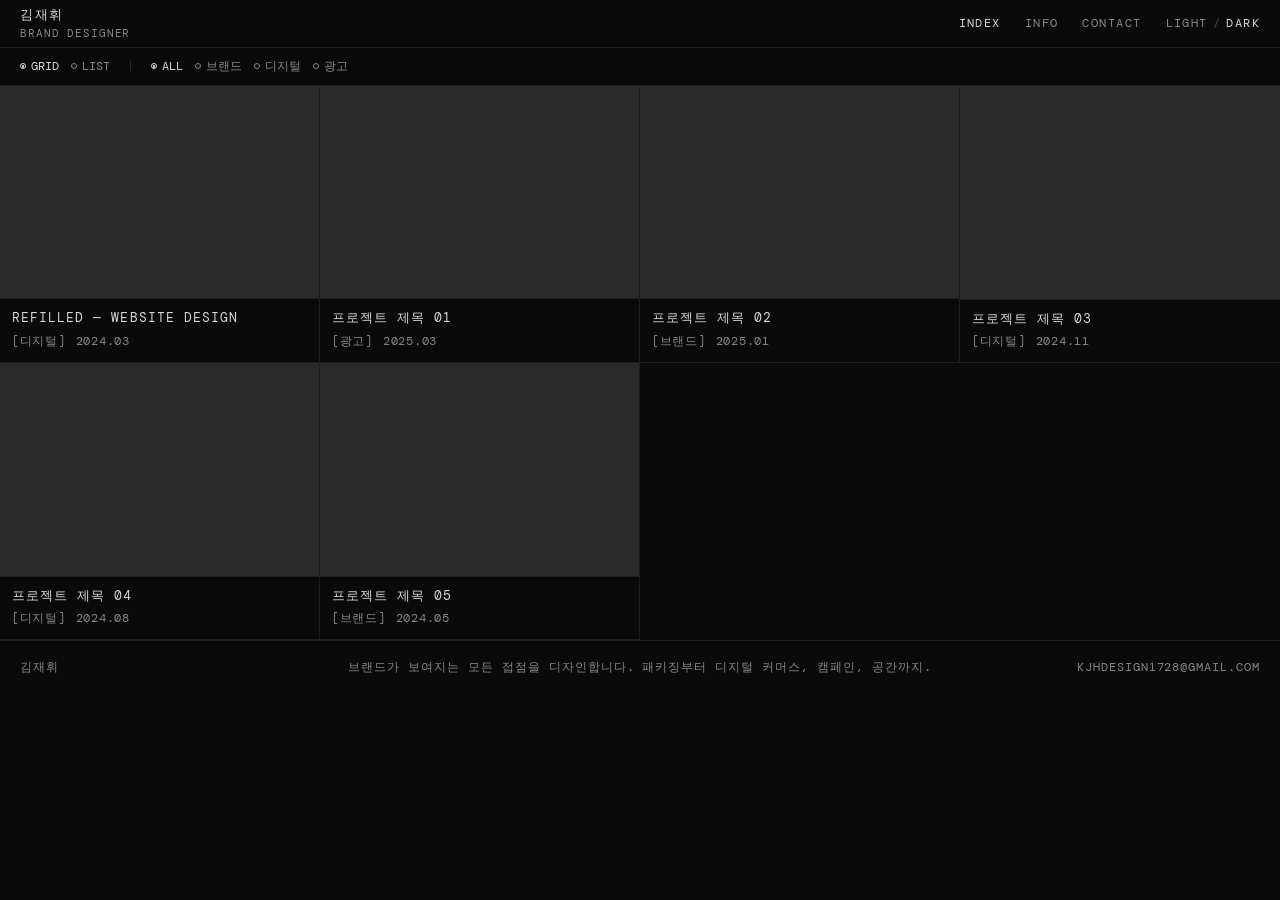
==== project.html @ 3c20533a "Initial portfolio commit" ====
<!DOCTYPE html>
<html lang="ko" data-theme="dark">
<head>
  <meta charset="UTF-8" />
  <meta name="viewport" content="width=device-width, initial-scale=1.0" />
  <title>프로젝트</title>
  <link rel="stylesheet" href="css/style.css" />
  <link rel="preconnect" href="https://fonts.googleapis.com" />
  <link href="https://fonts.googleapis.com/css2?family=DM+Mono:wght@400;500&family=Inter:wght@400;500&display=swap" rel="stylesheet" />
</head>
<body>

<!-- ── HEADER ── -->
<header>
  <div class="header-left">
    <span class="site-name" id="header-name">이름</span>
    <span class="site-title" id="header-title">브랜드 디자이너</span>
  </div>
  <nav class="header-nav">
    <a href="index.html">INDEX</a>
    <a href="about.html">INFO</a>
    <a href="mailto:" id="contact-link">CONTACT</a>
    <div class="theme-toggle">
      <span id="btn-light">LIGHT</span>
      <span class="sep">/</span>
      <span id="btn-dark" class="active">DARK</span>
    </div>
  </nav>
</header>

<!-- ── PROJECT CONTENT ── -->
<main>
  <div class="project-wrap" id="project-content">
    <!-- JS로 채워짐 -->
  </div>
</main>

<!-- ── FOOTER ── -->
<footer>
  <div class="footer-left" id="footer-name">이름</div>
  <div class="footer-mid" id="footer-bio"></div>
  <div class="footer-right" id="footer-contact"></div>
</footer>

<script src="data/data.js"></script>
<script src="js/project.js"></script>
</body>
</html>
---- css/style.css ----
/* ─────────────────────────────────────
   Reset & Base
───────────────────────────────────── */
*, *::before, *::after { box-sizing: border-box; margin: 0; padding: 0; }

:root {
  --bg: #0a0a0a;
  --bg-hover: #141414;
  --text: #d8d8d8;
  --text-dim: #888;
  --text-muted: #444;
  --border: #1e1e1e;
  --border-mid: #2a2a2a;
  --font: 'DM Mono', 'Courier New', monospace;
}

[data-theme="light"] {
  --bg: #f4f4f2;
  --bg-hover: #eaeae8;
  --text: #111;
  --text-dim: #777;
  --text-muted: #bbb;
  --border: #e0e0de;
  --border-mid: #d0d0ce;
}

html { font-size: 16px; }

body {
  background: var(--bg);
  color: var(--text);
  font-family: var(--font);
  line-height: 1.4;
  min-height: 100vh;
  transition: background 0.2s, color 0.2s;
  -webkit-font-smoothing: antialiased;
}

a { color: inherit; text-decoration: none; }
img { display: block; width: 100%; height: 100%; object-fit: cover; }
button { background: none; border: none; cursor: pointer; font: inherit; color: inherit; padding: 0; }

/* ─────────────────────────────────────
   Header
───────────────────────────────────── */
header {
  position: sticky;
  top: 0;
  z-index: 100;
  background: var(--bg);
  border-bottom: 1px solid var(--border);
  padding: 0 20px;
  display: flex;
  justify-content: space-between;
  align-items: center;
  height: 48px;
  transition: background 0.2s;
}

.header-left {
  display: flex;
  flex-direction: column;
  gap: 2px;
}

.site-name {
  font-size: 13px;
  letter-spacing: 0.12em;
  text-transform: uppercase;
  font-weight: 500;
  color: var(--text);
}

.site-title {
  font-size: 11px;
  color: var(--text-dim);
  letter-spacing: 0.08em;
  text-transform: uppercase;
}

.header-nav {
  display: flex;
  align-items: center;
  gap: 24px;
}

.header-nav a {
  font-size: 12px;
  letter-spacing: 0.12em;
  text-transform: uppercase;
  color: var(--text-dim);
  transition: color 0.1s;
}

.header-nav a:hover,
.header-nav a.active { color: var(--text); }

.theme-toggle {
  display: flex;
  align-items: center;
  gap: 5px;
  font-size: 12px;
  letter-spacing: 0.12em;
  text-transform: uppercase;
  color: var(--text-dim);
}

.theme-toggle span { cursor: pointer; transition: color 0.1s; }
.theme-toggle span:hover { color: var(--text); }
.theme-toggle span.active { color: var(--text); }
.theme-toggle .sep { color: var(--text-muted); user-select: none; }

/* ─────────────────────────────────────
   Filter Bar
───────────────────────────────────── */
.filter-bar {
  border-bottom: 1px solid var(--border);
  padding: 10px 20px;
  display: flex;
  align-items: center;
  gap: 20px;
  font-size: 12px;
  letter-spacing: 0.1em;
  text-transform: uppercase;
  overflow-x: auto;
  scrollbar-width: none;
}

.filter-bar::-webkit-scrollbar { display: none; }

.filter-group {
  display: flex;
  align-items: center;
  gap: 12px;
  flex-shrink: 0;
}

.filter-btn {
  display: flex;
  align-items: center;
  gap: 5px;
  color: var(--text-dim);
  transition: color 0.1s;
  white-space: nowrap;
}

.filter-btn:hover { color: var(--text); }
.filter-btn.active { color: var(--text); }

.radio-dot {
  width: 6px;
  height: 6px;
  border-radius: 50%;
  border: 1px solid currentColor;
  flex-shrink: 0;
  display: flex;
  align-items: center;
  justify-content: center;
}

.filter-btn.active .radio-dot::after {
  content: '';
  width: 2.5px;
  height: 2.5px;
  border-radius: 50%;
  background: currentColor;
  display: block;
}

.filter-divider {
  width: 1px;
  height: 10px;
  background: var(--border-mid);
  flex-shrink: 0;
}

/* ─────────────────────────────────────
   Grid View
───────────────────────────────────── */
#grid-view {
  display: grid;
  grid-template-columns: repeat(4, 1fr);
}

.grid-item {
  border-right: 1px solid var(--border);
  border-bottom: 1px solid var(--border);
  cursor: pointer;
  overflow: hidden;
}

.grid-item:nth-child(4n) { border-right: none; }

.grid-item-img {
  width: 100%;
  aspect-ratio: 3/2;
  overflow: hidden;
  background: var(--border-mid);
  position: relative;
}

.grid-item-img img {
  width: 100%;
  height: 100%;
  object-fit: cover;
  transition: transform 0.5s ease;
}

.grid-item:hover .grid-item-img img {
  transform: scale(1.04);
}

.grid-item-img.no-img {
  display: flex;
  align-items: center;
  justify-content: center;
  color: var(--text-muted);
  font-size: 9px;
  letter-spacing: 0.1em;
}

.grid-item-info {
  padding: 10px 12px 12px;
  border-top: 1px solid var(--border);
}

.grid-item-title {
  font-size: 13px;
  letter-spacing: 0.08em;
  text-transform: uppercase;
  margin-bottom: 5px;
  color: var(--text);
}

.grid-item-meta {
  display: flex;
  gap: 10px;
  font-size: 12px;
  color: var(--text-dim);
  letter-spacing: 0.06em;
}

.grid-item-cats span::before { content: '['; }
.grid-item-cats span::after { content: ']'; }
.grid-item-cats span + span::before { content: ' ['; }

/* ─────────────────────────────────────
   List View
───────────────────────────────────── */
#list-view { display: none; }

.list-header {
  display: grid;
  grid-template-columns: 1.8fr 2.8fr 1.6fr 90px;
  padding: 10px 20px;
  border-bottom: 1px solid var(--border);
  font-size: 11px;
  letter-spacing: 0.1em;
  text-transform: uppercase;
  color: var(--text-muted);
  gap: 16px;
}

.list-item {
  display: grid;
  grid-template-columns: 1.8fr 2.8fr 1.6fr 90px;
  align-items: center;
  border-bottom: 1px solid var(--border);
  padding: 12px 20px;
  cursor: pointer;
  transition: background 0.1s;
  gap: 16px;
}

.list-item:hover { background: var(--bg-hover); }

.list-item-title {
  font-size: 13px;
  letter-spacing: 0.07em;
  text-transform: uppercase;
  color: var(--text);
}

.list-item-subtitle {
  font-size: 13px;
  color: var(--text-dim);
  letter-spacing: 0.04em;
}

.list-item-cats {
  font-size: 12px;
  color: var(--text-dim);
  display: flex;
  gap: 5px;
  flex-wrap: wrap;
}

.list-item-cats span::before { content: '['; }
.list-item-cats span::after { content: ']'; }

.list-item-date {
  font-size: 12px;
  color: var(--text-dim);
  text-align: right;
  letter-spacing: 0.05em;
}

/* hover preview */
.list-preview {
  position: fixed;
  width: 200px;
  aspect-ratio: 3/2;
  pointer-events: none;
  z-index: 500;
  overflow: hidden;
  opacity: 0;
  transition: opacity 0.12s;
  border: 1px solid var(--border-mid);
}

.list-preview img { width: 100%; height: 100%; object-fit: cover; }
.list-preview.visible { opacity: 1; }

/* ─────────────────────────────────────
   Utilities
───────────────────────────────────── */
.hidden { display: none !important; }

/* ─────────────────────────────────────
   Footer
───────────────────────────────────── */
footer {
  border-top: 1px solid var(--border);
  padding: 16px 20px;
  display: grid;
  grid-template-columns: 1fr 2fr 1fr;
  align-items: center;
  font-size: 12px;
  color: var(--text-dim);
  letter-spacing: 0.08em;
  text-transform: uppercase;
  gap: 16px;
}

.footer-mid { text-align: center; line-height: 1.7; }
.footer-right { text-align: right; }
footer a:hover { color: var(--text); }

/* ─────────────────────────────────────
   Project Page
───────────────────────────────────── */
.project-wrap {
  max-width: 960px;
  margin: 0 auto;
  padding: 48px 20px 80px;
}

.project-header {
  border-bottom: 1px solid var(--border);
  padding-bottom: 20px;
  margin-bottom: 36px;
}

.project-header-meta {
  font-size: 12px;
  color: var(--text-dim);
  letter-spacing: 0.1em;
  text-transform: uppercase;
  margin-bottom: 12px;
  display: flex;
  gap: 14px;
}

.project-header h1 {
  font-size: 28px;
  letter-spacing: 0.06em;
  text-transform: uppercase;
  font-weight: 500;
  margin-bottom: 8px;
  line-height: 1.2;
}

.project-header .subtitle {
  font-size: 15px;
  color: var(--text-dim);
  letter-spacing: 0.04em;
}

.project-overview {
  display: grid;
  grid-template-columns: 2fr 1fr;
  gap: 48px;
  margin-bottom: 48px;
}

.project-overview-text {
  font-size: 15px;
  line-height: 1.9;
  color: var(--text);
}

.project-overview-side {
  font-size: 12px;
  letter-spacing: 0.07em;
}

.project-overview-side dt {
  text-transform: uppercase;
  color: var(--text-dim);
  margin-top: 14px;
  margin-bottom: 3px;
}

.project-overview-side dt:first-child { margin-top: 0; }
.project-overview-side dd { color: var(--text); }

.project-images {
  display: flex;
  flex-direction: column;
  gap: 2px;
}

.project-images img { width: 100%; display: block; }

.project-nav {
  display: flex;
  justify-content: space-between;
  border-top: 1px solid var(--border);
  padding-top: 20px;
  margin-top: 60px;
  font-size: 12px;
  letter-spacing: 0.1em;
  text-transform: uppercase;
  color: var(--text-dim);
}

.project-nav a:hover { color: var(--text); }

/* ─────────────────────────────────────
   About Page
───────────────────────────────────── */
.about-wrap {
  max-width: 640px;
  margin: 0 auto;
  padding: 56px 20px 80px;
}

.about-label {
  font-size: 12px;
  letter-spacing: 0.12em;
  text-transform: uppercase;
  color: var(--text-dim);
  margin-bottom: 24px;
}

.about-bio {
  font-size: 16px;
  line-height: 2;
  margin-bottom: 48px;
  color: var(--text);
}

.about-section {
  border-top: 1px solid var(--border);
  padding-top: 20px;
  margin-top: 20px;
}

.about-section h3 {
  font-size: 12px;
  letter-spacing: 0.12em;
  text-transform: uppercase;
  color: var(--text-dim);
  margin-bottom: 10px;
}

.about-section p,
.about-section a {
  font-size: 14px;
  line-height: 2;
  display: block;
  color: var(--text);
}

.about-section a:hover { color: var(--text-dim); }

/* ─────────────────────────────────────
   Responsive
───────────────────────────────────── */
@media (max-width: 1024px) {
  #grid-view { grid-template-columns: repeat(3, 1fr); }
  .grid-item:nth-child(4n) { border-right: 1px solid var(--border); }
  .grid-item:nth-child(3n) { border-right: none; }
}

@media (max-width: 768px) {
  #grid-view { grid-template-columns: repeat(2, 1fr); }
  .grid-item:nth-child(3n) { border-right: 1px solid var(--border); }
  .grid-item:nth-child(2n) { border-right: none; }

  .list-header { display: none; }
  .list-item {
    grid-template-columns: 1fr auto;
    gap: 8px;
  }
  .list-item-subtitle,
  .list-item-cats { display: none; }

  footer { grid-template-columns: 1fr; gap: 6px; }
  .footer-mid, .footer-right { text-align: left; }

  .project-overview { grid-template-columns: 1fr; gap: 24px; }
}

@media (max-width: 480px) {
  /* 헤더 */
  header {
    padding: 0 14px;
    height: auto;
    min-height: 52px;
    flex-wrap: wrap;
    gap: 6px;
    padding-top: 10px;
    padding-bottom: 10px;
  }
  .header-nav { gap: 14px; flex-wrap: wrap; }

  /* 필터바 */
  .filter-bar { padding: 8px 14px; gap: 12px; }

  /* 그리드 — 1열 */
  #grid-view {
    grid-template-columns: 1fr !important;
  }
  .grid-item {
    border-right: none !important;
  }
  .grid-item-img {
    aspect-ratio: 3/2;
  }

  /* 리스트 — 1열 */
  .list-item {
    grid-template-columns: 1fr;
    gap: 4px;
    padding: 14px;
  }
  .list-item-date { text-align: left; }

  /* 프로젝트 상세 */
  .project-wrap { padding: 28px 14px 60px; }
  .project-header h1 { font-size: 15px; }

  /* 푸터 */
  footer {
    padding: 14px;
    grid-template-columns: 1fr;
    gap: 6px;
  }
  .footer-mid, .footer-right { text-align: left; }
}
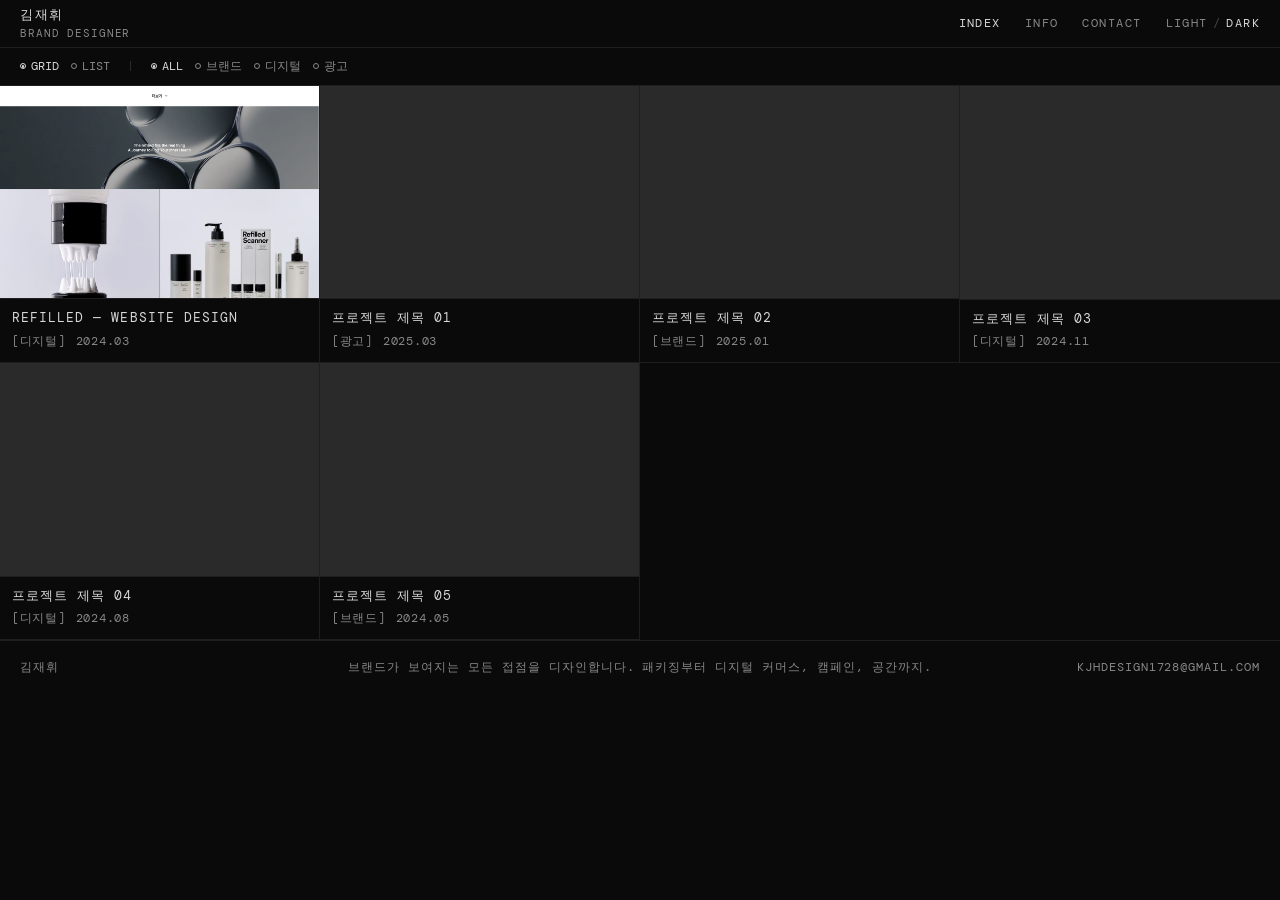
==== commit 3e50843c: "Update portfolio" ====
--- a/project.html
+++ b/project.html
@@ -30,7 +30,7 @@
 
 <!-- ── PROJECT CONTENT ── -->
 <main>
-  <div class="project-wrap" id="project-content">
+  <div id="project-content">
     <!-- JS로 채워짐 -->
   </div>
 </main>
--- a/css/style.css
+++ b/css/style.css
@@ -347,8 +347,125 @@
 footer a:hover { color: var(--text); }
 
 /* ─────────────────────────────────────
-   Project Page
-───────────────────────────────────── */
+   Project Page (Behance Style)
+───────────────────────────────────── */
+.project-wrap { max-width: 100%; padding: 0; }
+
+/* Cover */
+.pf-cover {
+  position: relative;
+  width: 100%;
+  max-height: 80vh;
+  overflow: hidden;
+  background: #111;
+}
+.pf-cover img { width: 100%; height: 100%; object-fit: cover; display: block; opacity: 0.85; }
+.pf-cover-overlay {
+  position: absolute;
+  bottom: 48px;
+  left: 60px;
+}
+.pf-cover-cat {
+  font-size: 11px;
+  letter-spacing: 0.2em;
+  text-transform: uppercase;
+  color: rgba(255,255,255,0.6);
+  margin-bottom: 10px;
+}
+.pf-cover-title {
+  font-size: 40px;
+  font-weight: 500;
+  letter-spacing: 0.04em;
+  text-transform: uppercase;
+  color: #fff;
+  line-height: 1.15;
+}
+
+/* Info */
+.pf-info {
+  display: grid;
+  grid-template-columns: 2fr 1fr;
+  gap: 60px;
+  max-width: 1100px;
+  margin: 0 auto;
+  padding: 60px 60px 48px;
+  border-bottom: 1px solid var(--border);
+}
+.pf-section-label {
+  font-size: 11px;
+  letter-spacing: 0.2em;
+  text-transform: uppercase;
+  color: var(--text-muted);
+  margin-bottom: 16px;
+}
+.pf-overview {
+  font-size: 15px;
+  line-height: 2;
+  color: var(--text);
+}
+.pf-meta { font-size: 12px; letter-spacing: 0.06em; }
+.pf-meta dt {
+  text-transform: uppercase;
+  color: var(--text-muted);
+  font-size: 10px;
+  letter-spacing: 0.18em;
+  margin-top: 20px;
+  margin-bottom: 4px;
+}
+.pf-meta dt:first-child { margin-top: 0; }
+.pf-meta dd { color: var(--text); }
+
+/* Sections */
+.pf-section { padding: 60px 0; border-bottom: 1px solid var(--border); }
+.pf-label {
+  font-size: 11px;
+  letter-spacing: 0.2em;
+  text-transform: uppercase;
+  color: var(--text-muted);
+  text-align: center;
+  margin-bottom: 32px;
+}
+.pf-section--full .pf-img-wrap { max-width: 1100px; margin: 0 auto; padding: 0 40px; }
+.pf-section--full img { width: 100%; display: block; border-radius: 4px; }
+
+.pf-section--double { background: var(--bg-hover); }
+.pf-double-wrap {
+  display: flex;
+  justify-content: center;
+  align-items: flex-start;
+  gap: 40px;
+  max-width: 900px;
+  margin: 0 auto;
+  padding: 0 40px;
+}
+.pf-section--double .pf-img-wrap { flex: 1; max-width: 340px; }
+.pf-section--double img { width: 100%; display: block; border-radius: 8px; }
+
+/* Nav */
+.pf-nav {
+  display: flex;
+  justify-content: space-between;
+  padding: 32px 60px;
+  font-size: 12px;
+  letter-spacing: 0.1em;
+  text-transform: uppercase;
+  color: var(--text-dim);
+  max-width: 1100px;
+  margin: 0 auto;
+}
+.pf-nav a:hover { color: var(--text); }
+
+@media (max-width: 768px) {
+  .pf-cover-title { font-size: 24px; }
+  .pf-cover-overlay { left: 24px; bottom: 28px; }
+  .pf-info { grid-template-columns: 1fr; gap: 32px; padding: 36px 24px; }
+  .pf-section--full .pf-img-wrap { padding: 0 20px; }
+  .pf-double-wrap { flex-direction: column; align-items: center; padding: 0 20px; }
+  .pf-section--double .pf-img-wrap { max-width: 100%; }
+  .pf-nav { padding: 24px; }
+}
+
+/* ─── legacy project styles (other projects) ─── */
 .project-wrap {
   max-width: 960px;
   margin: 0 auto;
